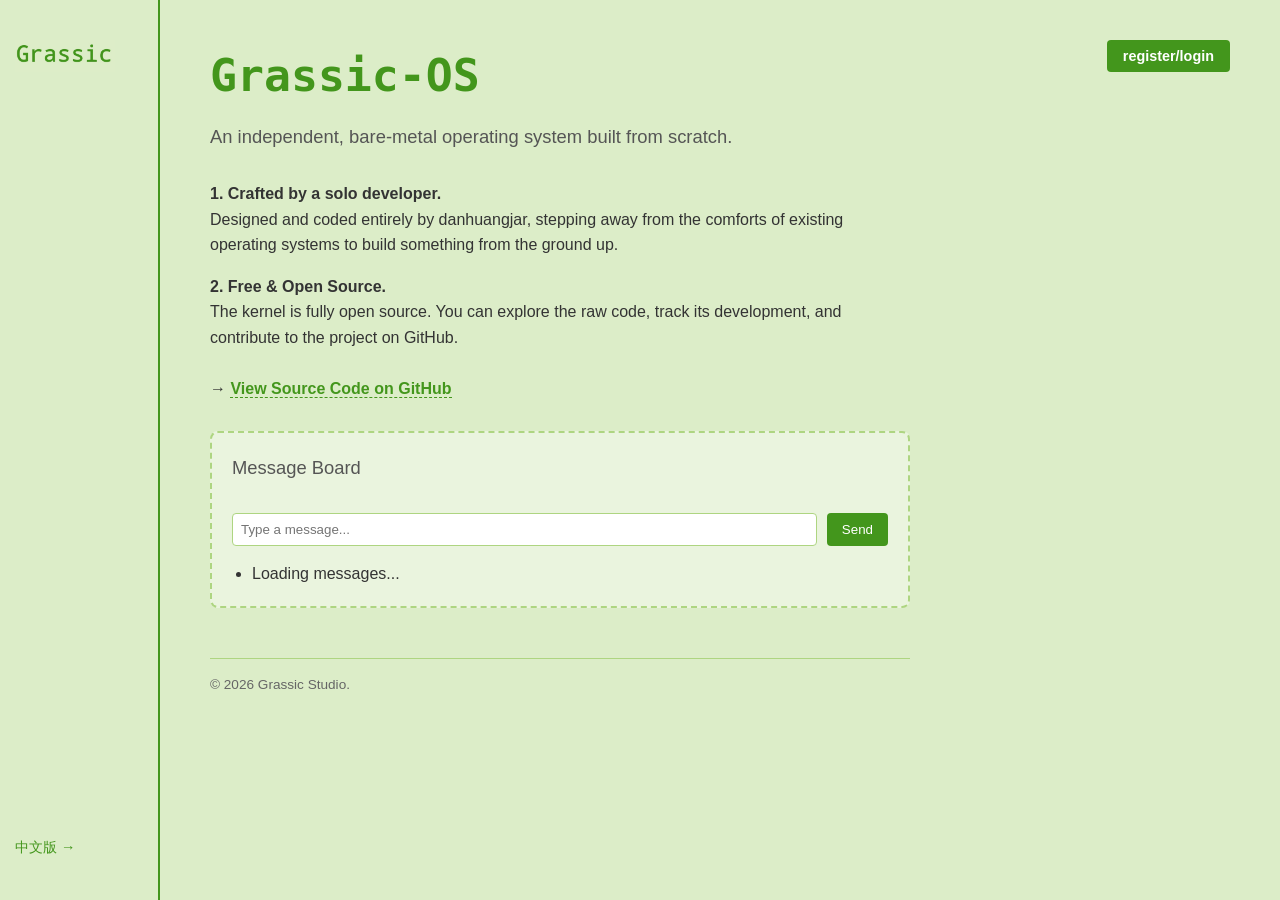
==== index.html @ e9995bc9 "更新 index.html" ====
<!DOCTYPE html>
<html lang="en">
<head>
    <meta charset="UTF-8">
    <meta name="viewport" content="width=device-width, initial-scale=1.0">
    <title>Grassic-OS | Independent OS Project</title>
    <style>
        body, html { margin: 0; padding: 0; height: 100%; background-color: #dcedc8; color: #333; line-height: 1.6; }
        .content, .sidebar, .top-bar, .mobile-header, .mobile-menu { font-family: -apple-system, BlinkMacSystemFont, "Segoe UI", Roboto, "Helvetica Neue", Arial, sans-serif; }
        
        /* ========== 1. 电脑端侧边栏（原封不动恢复你的代码） ========== */
        .sidebar {
            width: 160px; 
            padding: 40px 15px;
            border-right: 2px solid #43961c; 
            box-sizing: border-box;
            display: flex;
            flex-direction: column;
            justify-content: space-between;
            height: 100vh;
            position: fixed;
            top: 0;
            left: 0;
        }

        .brand-logo {
            width: 100px;
            height: auto;
            display: block;
        }

        .lang-link {
            color: #43961c;
            text-decoration: none;
            font-size: 0.9rem;
        }

        .lang-link:hover {
            text-decoration: underline;
        }

        /* ========== 2. 电脑端右上角浮动按钮 ========== */
        .top-bar {
            position: fixed;
            top: 0;
            right: 0;
            padding: 40px 50px;
            display: flex;
            justify-content: flex-end;
            align-items: center;
            box-sizing: border-box;
            z-index: 10;
        }

        /* ========== 3. 通用按钮样式 ========== */
        .auth-area button {
            padding: 8px 16px; background-color: #43961c; color: white; border: none; border-radius: 4px; cursor: pointer; font-size: 0.9rem; font-weight: 600;
        }
        .auth-area button:hover { background-color: #327513; }
        
        .user-info { display: flex; align-items: center; gap: 15px; font-size: 0.9rem; color: #555; }
        .user-info strong { color: #43961c; }
        .logout-btn { background-color: #d32f2f !important; padding: 6px 12px !important; font-size: 0.85rem !important; }
        .logout-btn:hover { background-color: #b71c1c !important; }

        /* ========== 4. 正文内容区 ========== */
        .content { 
            margin-left: 160px; 
            padding: 40px 50px; /* 恢复最初的内边距 */
            max-width: 800px; 
            box-sizing: border-box; 
        }
        h1 { color: #43961c; font-size: 2.8rem; margin-top: 0; margin-bottom: 10px; font-family: monospace; }
        h3 { font-size: 1.15rem; color: #555; font-weight: 400; margin-top: 0; margin-bottom: 30px; }
        p { margin-bottom: 15px; font-size: 1rem; }
        a.main-link { color: #43961c; font-weight: 600; text-decoration: none; border-bottom: 1px dashed #43961c; }
        a.main-link:hover { background-color: #c5e1a5; }
        .footer { margin-top: 50px; font-size: 0.85rem; color: #666; border-top: 1px solid #aed581; padding-top: 15px; }

        /* 留言板样式 */
        .test-box { margin-top: 30px; padding: 20px; border: 2px dashed #aed581; border-radius: 8px; background-color: rgba(255, 255, 255, 0.4); }
        .input-group { display: flex; gap: 10px; margin-bottom: 15px; }
        .input-group input { flex: 1; padding: 8px; border: 1px solid #aed581; border-radius: 4px; }
        .input-group button { background-color: #43961c; color: white; border: none; padding: 8px 15px; border-radius: 4px; cursor: pointer; }
        #msg-list { padding-left: 20px; margin: 0; }

        /* ========== 5. 手机端专属导航（默认隐藏，不影响电脑） ========== */
        .mobile-header, .mobile-menu { display: none; }

        /* ========== 6. 手机端适配（小于768px） ========== */
        @media (max-width: 768px) {
            /* 隐藏电脑端的侧边栏和右上角按钮 */
            .sidebar, .top-bar { display: none; }

            /* 显示手机端顶部条 */
            .mobile-header {
                display: flex;
                justify-content: space-between;
                align-items: center;
                background-color: #dcedc8;
                border-bottom: 2px solid #43961c;
                padding: 15px 20px;
                position: sticky;
                top: 0;
                z-index: 100;
            }
            .mobile-header .title { font-size: 1.2rem; font-weight: bold; color: #43961c; font-family: monospace; }
            .menu-btn { background: none; border: none; font-size: 1.8rem; cursor: pointer; color: #43961c; padding: 0; line-height: 1; }

            /* 手机端菜单区（默认收起） */
            .mobile-menu {
                display: none; 
                flex-direction: column;
                background-color: #dcedc8;
                padding: 20px;
                border-bottom: 2px solid #43961c;
                box-shadow: 0 4px 6px rgba(0,0,0,0.05);
            }
            .mobile-menu.active { display: flex; } 
            
            /* 手机端菜单里的 Logo 图片和链接 */
            .mobile-menu .brand-logo { width: 80px; margin-bottom: 20px; }
            .mobile-menu .lang-link { margin-bottom: 20px; display: block; font-size: 1rem;}
            .mobile-menu .auth-area button { width: 100%; padding: 12px; font-size: 1rem; }
            .mobile-menu .auth-area .user-info { flex-direction: column; gap: 10px; align-items: flex-start; }

            /* 手机端正文区调整 */
            .content { 
                margin-left: 0; 
                padding: 30px 20px; 
            }
            h1 { font-size: 2.2rem; }
        }
    </style>
</head>
<body>

    <!-- ====== 手机端专属：顶部导航条 & 下拉菜单 ====== -->
    <div class="mobile-header">
        <div class="title">Grassic-OS</div>
        <button class="menu-btn" onclick="toggleMenu()">☰</button>
    </div>

    <div class="mobile-menu" id="mobileMenu">
        <a href="/">         
            <img src="logo.jpg" alt="Grassic Logo" class="brand-logo">
        </a>
        <a href="zh/" class="lang-link">中文版 &rarr;</a>
        
        <div class="auth-area">
            <div id="mobile-auth-buttons">
                <button onclick="window.location.href='/auth.html'">register/login</button>
            </div>
            <div id="mobile-user-info" class="user-info" style="display: none;">
                <span>Hello, <strong id="mobile-user-email"></strong></span>
                <button class="logout-btn" onclick="signOut()">Log Out</button>
            </div>
        </div>
    </div>

    <!-- ====== 电脑端专属：左侧边栏（你的图片 Logo 就在这里） ====== -->
    <div class="sidebar">
        <a href="/">         
            <img src="logo.jpg" alt="Grassic Logo" class="brand-logo">
        </a>
        <div class="lang-switch">
            <a href="zh/" class="lang-link">中文版 &rarr;</a>
        </div>
    </div>

    <!-- ====== 电脑端专属：右上角按钮 ====== -->
    <div class="top-bar">
        <div class="auth-area">
            <div id="pc-auth-buttons">
                <button onclick="window.location.href='/auth.html'">register/login</button>
            </div>
            <div id="pc-user-info" class="user-info" style="display: none;">
                <span>Hello, <strong id="pc-user-email"></strong></span>
                <button class="logout-btn" onclick="signOut()">Log Out</button>
            </div>
        </div>
    </div>

    <!-- ====== 主内容区 ====== -->
    <div class="content">
        <h1>Grassic-OS</h1>
        <h3>An independent, bare-metal operating system built from scratch.</h3>

        <p><strong>1. Crafted by a solo developer.</strong><br>
        Designed and coded entirely by danhuangjar, stepping away from the comforts of existing operating systems to build something from the ground up.</p>

        <p><strong>2. Free & Open Source.</strong><br>
        The kernel is fully open source. You can explore the raw code, track its development, and contribute to the project on GitHub.</p>

        <p style="margin-top: 25px;">
            &rarr; <a href="https://github.com/danhuangjar/Grassic-OS" class="main-link" target="_blank">View Source Code on GitHub</a>
        </p>

        <div class="test-box">
            <h3>Message Board</h3>
            <div class="input-group">
                <input id="msg-input" type="text" placeholder="Type a message...">
                <button onclick="sendMessage()">Send</button>
            </div>
            <ul id="msg-list">
                <li>Loading messages...</li>
            </ul>
        </div>

        <div class="footer">
            &copy; 2026 Grassic Studio.
        </div>
    </div>

    <!-- ====== 逻辑代码 ====== -->
    <script type="module">
        import { createClient } from 'https://esm.sh/@supabase/supabase-js@2'
        
        const supabaseUrl = 'https://eilhhwsbawpvfjmtjwbi.supabase.co' 
        const supabaseKey = 'sb_publishable_b6M1Xyi2aTEH67iH20IcGw_DqLdwbEn' 
        const supabase = createClient(supabaseUrl, supabaseKey)

        // 手机端菜单展开/收起
        window.toggleMenu = function() {
            document.getElementById('mobileMenu').classList.toggle('active');
        }

        // 登出逻辑
        window.signOut = async () => {
            await supabase.auth.signOut()
            checkUser()
        }

        // 统一状态更新（PC端和手机端同步）
        async function checkUser() {
            const { data: { session } } = await supabase.auth.getSession()
            
            if (session) {
                // PC端显示
                document.getElementById('pc-auth-buttons').style.display = 'none'
                document.getElementById('pc-user-info').style.display = 'flex'
                document.getElementById('pc-user-email').textContent = session.user.email

                // 手机端显示
                document.getElementById('mobile-auth-buttons').style.display = 'none'
                document.getElementById('mobile-user-info').style.display = 'flex'
                document.getElementById('mobile-user-email').textContent = session.user.email
            } else {
                document.getElementById('pc-auth-buttons').style.display = 'block'
                document.getElementById('pc-user-info').style.display = 'none'

                document.getElementById('mobile-auth-buttons').style.display = 'block'
                document.getElementById('mobile-user-info').style.display = 'none'
            }
        }
        checkUser()

        // 留言板逻辑
        window.loadMessages = async function() {
            try {
                const res = await fetch('/api/messages');
                const data = await res.json();
                const list = document.getElementById('msg-list');
                if (data.list && data.list.length > 0) {
                    list.innerHTML = data.list.map(item => `<li><strong>${item.email || 'Anonymous'}</strong>: ${item.content}</li>`).join('');
                } else {
                    list.innerHTML = '<li>No messages yet. Be the first!</li>';
                }
            } catch (error) {
                console.error("Error loading:", error);
                document.getElementById('msg-list').innerHTML = '<li style="color:red;">Failed to load. Check console.</li>';
            }
        }

        window.sendMessage = async function() {
            const { data: { session } } = await supabase.auth.getSession();
            if (!session) {
                alert("Please login first to leave a message!");
                return;
            }

            const input = document.getElementById('msg-input');
            const content = input.value.trim();
            if (!content) return;

            try {
                const res = await fetch('/api/messages', {
                    method: 'POST',
                    headers: { 'Content-Type': 'application/json' },
                    body: JSON.stringify({ content: content, email: session.user.email })
                });
                if (res.ok) {
                    input.value = '';
                    loadMessages();
                } else {
                    alert('Failed to send message');
                }
            } catch (error) {
                console.error("Error sending:", error);
            }
        }

        loadMessages()
    </script>
</body>
</html>
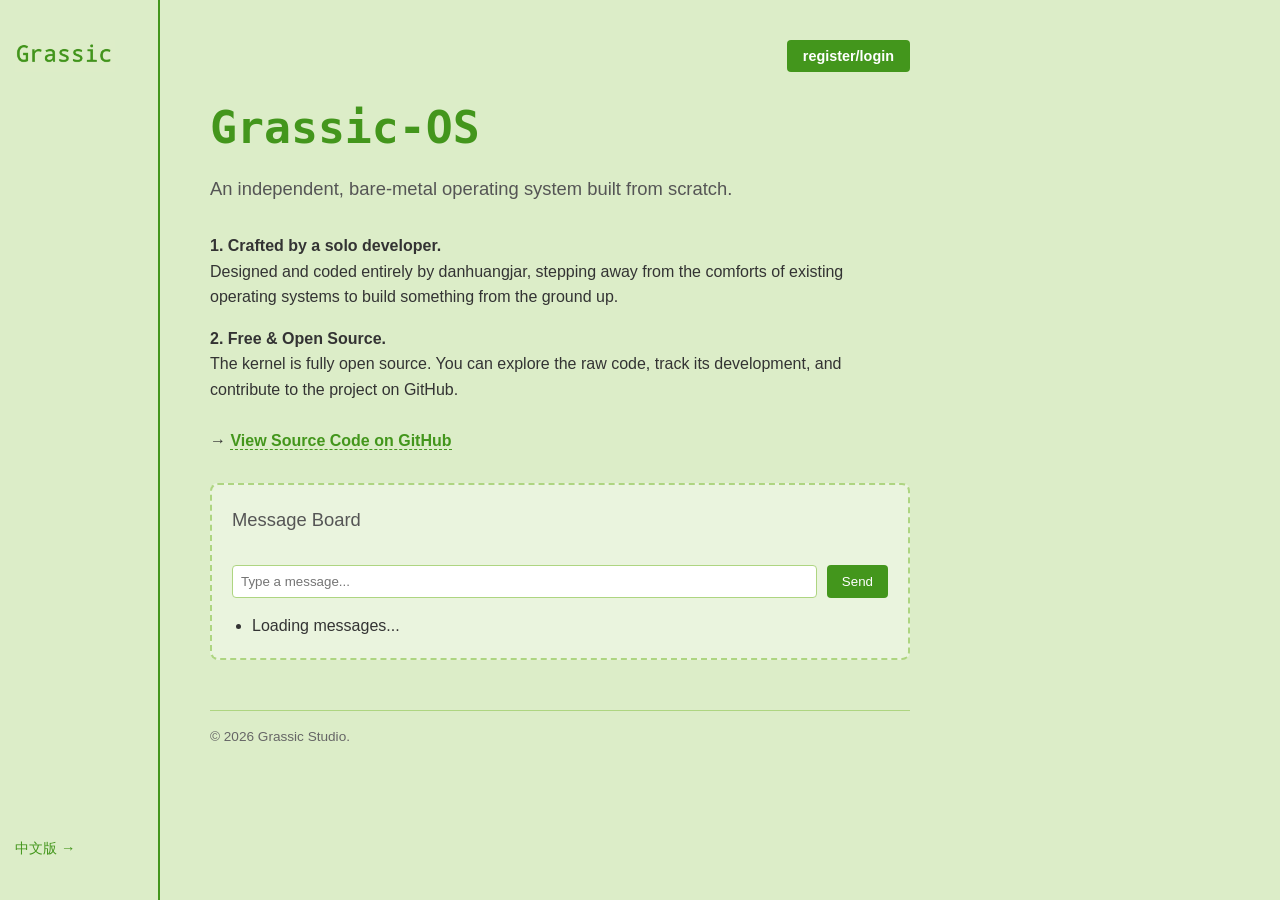
==== commit bcd4bcad: "更新 index.html" ====
--- a/index.html
+++ b/index.html
@@ -6,9 +6,8 @@
     <title>Grassic-OS | Independent OS Project</title>
     <style>
         body, html { margin: 0; padding: 0; height: 100%; background-color: #dcedc8; color: #333; line-height: 1.6; }
-        .content, .sidebar, .top-bar, .mobile-header, .mobile-menu { font-family: -apple-system, BlinkMacSystemFont, "Segoe UI", Roboto, "Helvetica Neue", Arial, sans-serif; }
-        
-        /* ========== 1. 电脑端侧边栏（原封不动恢复你的代码） ========== */
+        .content, .sidebar, .mobile-header, .mobile-menu { font-family: -apple-system, BlinkMacSystemFont, "Segoe UI", Roboto, "Helvetica Neue", Arial, sans-serif; }
+        
         .sidebar {
             width: 160px; 
             padding: 40px 15px;
@@ -23,53 +22,23 @@
             left: 0;
         }
 
-        .brand-logo {
-            width: 100px;
-            height: auto;
-            display: block;
-        }
-
-        .lang-link {
-            color: #43961c;
-            text-decoration: none;
-            font-size: 0.9rem;
-        }
-
-        .lang-link:hover {
-            text-decoration: underline;
-        }
-
-        /* ========== 2. 电脑端右上角浮动按钮 ========== */
-        .top-bar {
-            position: fixed;
-            top: 0;
-            right: 0;
-            padding: 40px 50px;
+        .brand-logo { width: 100px; height: auto; display: block; }
+        .lang-link { color: #43961c; text-decoration: none; font-size: 0.9rem; display: block;}
+        .lang-link:hover { text-decoration: underline; }
+
+        .content { 
+            margin-left: 160px; 
+            padding: 40px 50px; 
+            max-width: 800px; 
+            box-sizing: border-box; 
+        }
+
+        .desktop-auth-bar {
             display: flex;
             justify-content: flex-end;
-            align-items: center;
-            box-sizing: border-box;
-            z-index: 10;
-        }
-
-        /* ========== 3. 通用按钮样式 ========== */
-        .auth-area button {
-            padding: 8px 16px; background-color: #43961c; color: white; border: none; border-radius: 4px; cursor: pointer; font-size: 0.9rem; font-weight: 600;
-        }
-        .auth-area button:hover { background-color: #327513; }
-        
-        .user-info { display: flex; align-items: center; gap: 15px; font-size: 0.9rem; color: #555; }
-        .user-info strong { color: #43961c; }
-        .logout-btn { background-color: #d32f2f !important; padding: 6px 12px !important; font-size: 0.85rem !important; }
-        .logout-btn:hover { background-color: #b71c1c !important; }
-
-        /* ========== 4. 正文内容区 ========== */
-        .content { 
-            margin-left: 160px; 
-            padding: 40px 50px; /* 恢复最初的内边距 */
-            max-width: 800px; 
-            box-sizing: border-box; 
-        }
+            margin-bottom: 20px;
+        }
+
         h1 { color: #43961c; font-size: 2.8rem; margin-top: 0; margin-bottom: 10px; font-family: monospace; }
         h3 { font-size: 1.15rem; color: #555; font-weight: 400; margin-top: 0; margin-bottom: 30px; }
         p { margin-bottom: 15px; font-size: 1rem; }
@@ -77,37 +46,56 @@
         a.main-link:hover { background-color: #c5e1a5; }
         .footer { margin-top: 50px; font-size: 0.85rem; color: #666; border-top: 1px solid #aed581; padding-top: 15px; }
 
-        /* 留言板样式 */
+        .auth-area button {
+            padding: 8px 16px; background-color: #43961c; color: white; border: none; border-radius: 4px; cursor: pointer; font-size: 0.9rem; font-weight: 600; transition: 0.2s;
+        }
+        .auth-area button:hover { background-color: #327513; }
+        
+        .user-info { display: flex; align-items: center; gap: 15px; font-size: 0.9rem; color: #555; }
+        .user-info strong { color: #43961c; }
+        .logout-btn { background-color: #d32f2f !important; padding: 6px 12px !important; font-size: 0.85rem !important; }
+        .logout-btn:hover { background-color: #b71c1c !important; }
+
         .test-box { margin-top: 30px; padding: 20px; border: 2px dashed #aed581; border-radius: 8px; background-color: rgba(255, 255, 255, 0.4); }
         .input-group { display: flex; gap: 10px; margin-bottom: 15px; }
         .input-group input { flex: 1; padding: 8px; border: 1px solid #aed581; border-radius: 4px; }
         .input-group button { background-color: #43961c; color: white; border: none; padding: 8px 15px; border-radius: 4px; cursor: pointer; }
         #msg-list { padding-left: 20px; margin: 0; }
 
-        /* ========== 5. 手机端专属导航（默认隐藏，不影响电脑） ========== */
         .mobile-header, .mobile-menu { display: none; }
 
-        /* ========== 6. 手机端适配（小于768px） ========== */
         @media (max-width: 768px) {
-            /* 隐藏电脑端的侧边栏和右上角按钮 */
-            .sidebar, .top-bar { display: none; }
-
-            /* 显示手机端顶部条 */
+            .sidebar, .desktop-auth-bar { display: none; }
+
             .mobile-header {
                 display: flex;
                 justify-content: space-between;
                 align-items: center;
                 background-color: #dcedc8;
                 border-bottom: 2px solid #43961c;
-                padding: 15px 20px;
+                padding: 0 20px; 
+                height: 60px;
                 position: sticky;
                 top: 0;
                 z-index: 100;
             }
-            .mobile-header .title { font-size: 1.2rem; font-weight: bold; color: #43961c; font-family: monospace; }
-            .menu-btn { background: none; border: none; font-size: 1.8rem; cursor: pointer; color: #43961c; padding: 0; line-height: 1; }
-
-            /* 手机端菜单区（默认收起） */
+            
+            .logo-container {
+                height: 100%;
+                display: flex;
+                align-items: center;
+                overflow: hidden; 
+                width: 130px; 
+            }
+
+            .mobile-header-logo {
+                width: 100px; 
+                height: auto;
+                display: block;
+            }
+            
+            .menu-btn { background: none; border: none; font-size: 2rem; cursor: pointer; color: #43961c; padding: 0; line-height: 1; }
+
             .mobile-menu {
                 display: none; 
                 flex-direction: column;
@@ -118,33 +106,25 @@
             }
             .mobile-menu.active { display: flex; } 
             
-            /* 手机端菜单里的 Logo 图片和链接 */
-            .mobile-menu .brand-logo { width: 80px; margin-bottom: 20px; }
             .mobile-menu .lang-link { margin-bottom: 20px; display: block; font-size: 1rem;}
             .mobile-menu .auth-area button { width: 100%; padding: 12px; font-size: 1rem; }
             .mobile-menu .auth-area .user-info { flex-direction: column; gap: 10px; align-items: flex-start; }
 
-            /* 手机端正文区调整 */
-            .content { 
-                margin-left: 0; 
-                padding: 30px 20px; 
-            }
+            .content { margin-left: 0; padding: 20px; }
             h1 { font-size: 2.2rem; }
         }
     </style>
 </head>
 <body>
 
-    <!-- ====== 手机端专属：顶部导航条 & 下拉菜单 ====== -->
     <div class="mobile-header">
-        <div class="title">Grassic-OS</div>
+        <a href="/" class="logo-container">
+            <img src="logo.jpg" alt="Grassic Logo" class="mobile-header-logo">
+        </a>
         <button class="menu-btn" onclick="toggleMenu()">☰</button>
     </div>
 
     <div class="mobile-menu" id="mobileMenu">
-        <a href="/">         
-            <img src="logo.jpg" alt="Grassic Logo" class="brand-logo">
-        </a>
         <a href="zh/" class="lang-link">中文版 &rarr;</a>
         
         <div class="auth-area">
@@ -158,7 +138,6 @@
         </div>
     </div>
 
-    <!-- ====== 电脑端专属：左侧边栏（你的图片 Logo 就在这里） ====== -->
     <div class="sidebar">
         <a href="/">         
             <img src="logo.jpg" alt="Grassic Logo" class="brand-logo">
@@ -168,21 +147,20 @@
         </div>
     </div>
 
-    <!-- ====== 电脑端专属：右上角按钮 ====== -->
-    <div class="top-bar">
-        <div class="auth-area">
-            <div id="pc-auth-buttons">
-                <button onclick="window.location.href='/auth.html'">register/login</button>
-            </div>
-            <div id="pc-user-info" class="user-info" style="display: none;">
-                <span>Hello, <strong id="pc-user-email"></strong></span>
-                <button class="logout-btn" onclick="signOut()">Log Out</button>
-            </div>
-        </div>
-    </div>
-
-    <!-- ====== 主内容区 ====== -->
     <div class="content">
+        
+        <div class="desktop-auth-bar">
+            <div class="auth-area">
+                <div id="pc-auth-buttons">
+                    <button onclick="window.location.href='/auth.html'">register/login</button>
+                </div>
+                <div id="pc-user-info" class="user-info" style="display: none;">
+                    <span>Hello, <strong id="pc-user-email"></strong></span>
+                    <button class="logout-btn" onclick="signOut()">Log Out</button>
+                </div>
+            </div>
+        </div>
+
         <h1>Grassic-OS</h1>
         <h3>An independent, bare-metal operating system built from scratch.</h3>
 
@@ -212,7 +190,6 @@
         </div>
     </div>
 
-    <!-- ====== 逻辑代码 ====== -->
     <script type="module">
         import { createClient } from 'https://esm.sh/@supabase/supabase-js@2'
         
@@ -220,28 +197,23 @@
         const supabaseKey = 'sb_publishable_b6M1Xyi2aTEH67iH20IcGw_DqLdwbEn' 
         const supabase = createClient(supabaseUrl, supabaseKey)
 
-        // 手机端菜单展开/收起
         window.toggleMenu = function() {
             document.getElementById('mobileMenu').classList.toggle('active');
         }
 
-        // 登出逻辑
         window.signOut = async () => {
             await supabase.auth.signOut()
             checkUser()
         }
 
-        // 统一状态更新（PC端和手机端同步）
         async function checkUser() {
             const { data: { session } } = await supabase.auth.getSession()
             
             if (session) {
-                // PC端显示
                 document.getElementById('pc-auth-buttons').style.display = 'none'
                 document.getElementById('pc-user-info').style.display = 'flex'
                 document.getElementById('pc-user-email').textContent = session.user.email
 
-                // 手机端显示
                 document.getElementById('mobile-auth-buttons').style.display = 'none'
                 document.getElementById('mobile-user-info').style.display = 'flex'
                 document.getElementById('mobile-user-email').textContent = session.user.email
@@ -255,7 +227,6 @@
         }
         checkUser()
 
-        // 留言板逻辑
         window.loadMessages = async function() {
             try {
                 const res = await fetch('/api/messages');
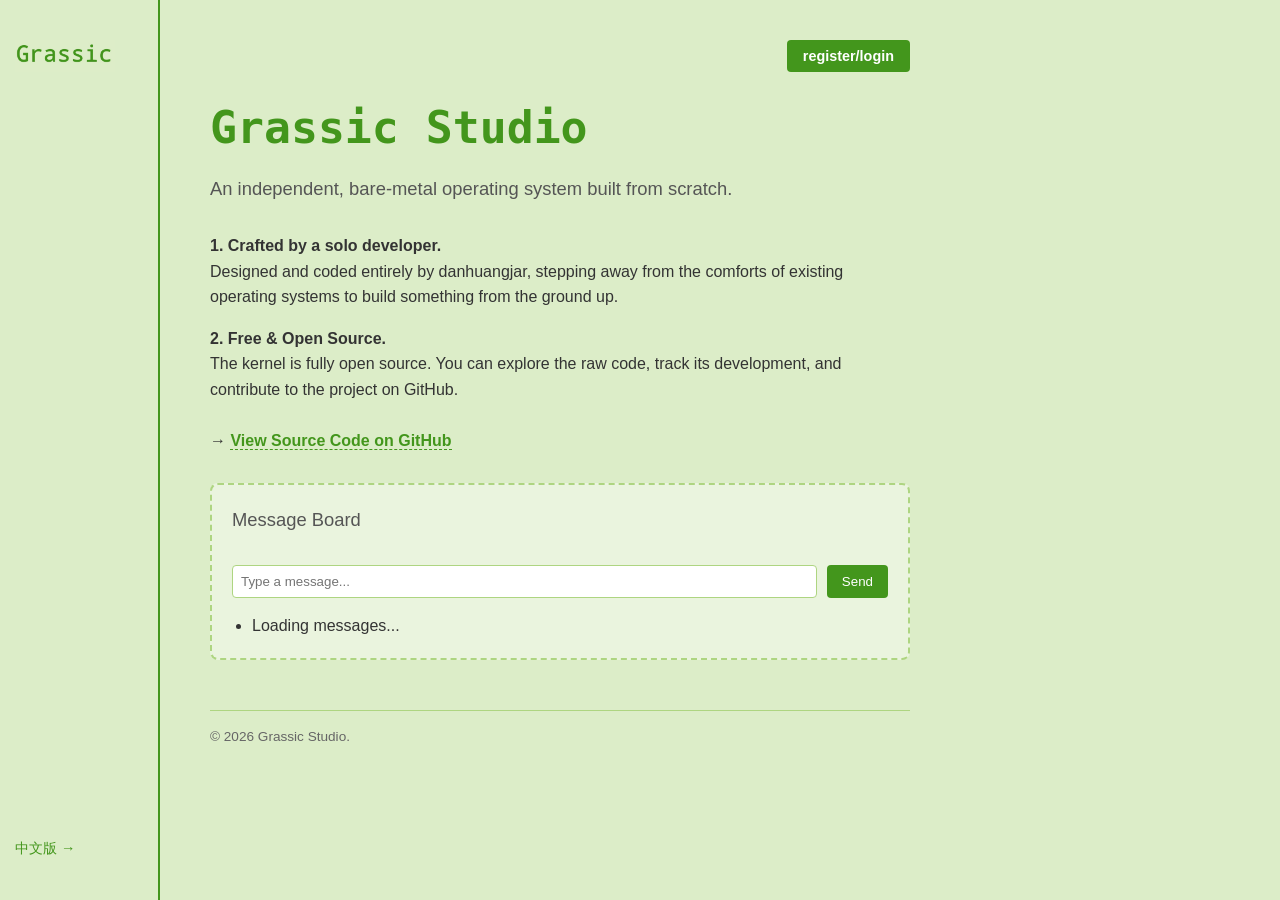
==== commit ae029b2f: "更新 index.html" ====
--- a/index.html
+++ b/index.html
@@ -3,7 +3,7 @@
 <head>
     <meta charset="UTF-8">
     <meta name="viewport" content="width=device-width, initial-scale=1.0">
-    <title>Grassic-OS | Independent OS Project</title>
+    <title>Grassic Studio | Independent OS Project</title>
     <style>
         body, html { margin: 0; padding: 0; height: 100%; background-color: #dcedc8; color: #333; line-height: 1.6; }
         .content, .sidebar, .mobile-header, .mobile-menu { font-family: -apple-system, BlinkMacSystemFont, "Segoe UI", Roboto, "Helvetica Neue", Arial, sans-serif; }
@@ -119,13 +119,13 @@
 
     <div class="mobile-header">
         <a href="/" class="logo-container">
-            <img src="logo.jpg" alt="Grassic Logo" class="mobile-header-logo">
+            <img src="logo.jpg" alt="Grassic Studio Logo" class="mobile-header-logo">
         </a>
         <button class="menu-btn" onclick="toggleMenu()">☰</button>
     </div>
 
     <div class="mobile-menu" id="mobileMenu">
-        <a href="zh/" class="lang-link">中文版 &rarr;</a>
+        <a href="/zh/" class="lang-link">中文版 &rarr;</a>
         
         <div class="auth-area">
             <div id="mobile-auth-buttons">
@@ -140,10 +140,10 @@
 
     <div class="sidebar">
         <a href="/">         
-            <img src="logo.jpg" alt="Grassic Logo" class="brand-logo">
+            <img src="logo.jpg" alt="Grassic Studio Logo" class="brand-logo">
         </a>
         <div class="lang-switch">
-            <a href="zh/" class="lang-link">中文版 &rarr;</a>
+            <a href="/zh/" class="lang-link">中文版 &rarr;</a>
         </div>
     </div>
 
@@ -161,7 +161,7 @@
             </div>
         </div>
 
-        <h1>Grassic-OS</h1>
+        <h1>Grassic Studio</h1>
         <h3>An independent, bare-metal operating system built from scratch.</h3>
 
         <p><strong>1. Crafted by a solo developer.</strong><br>
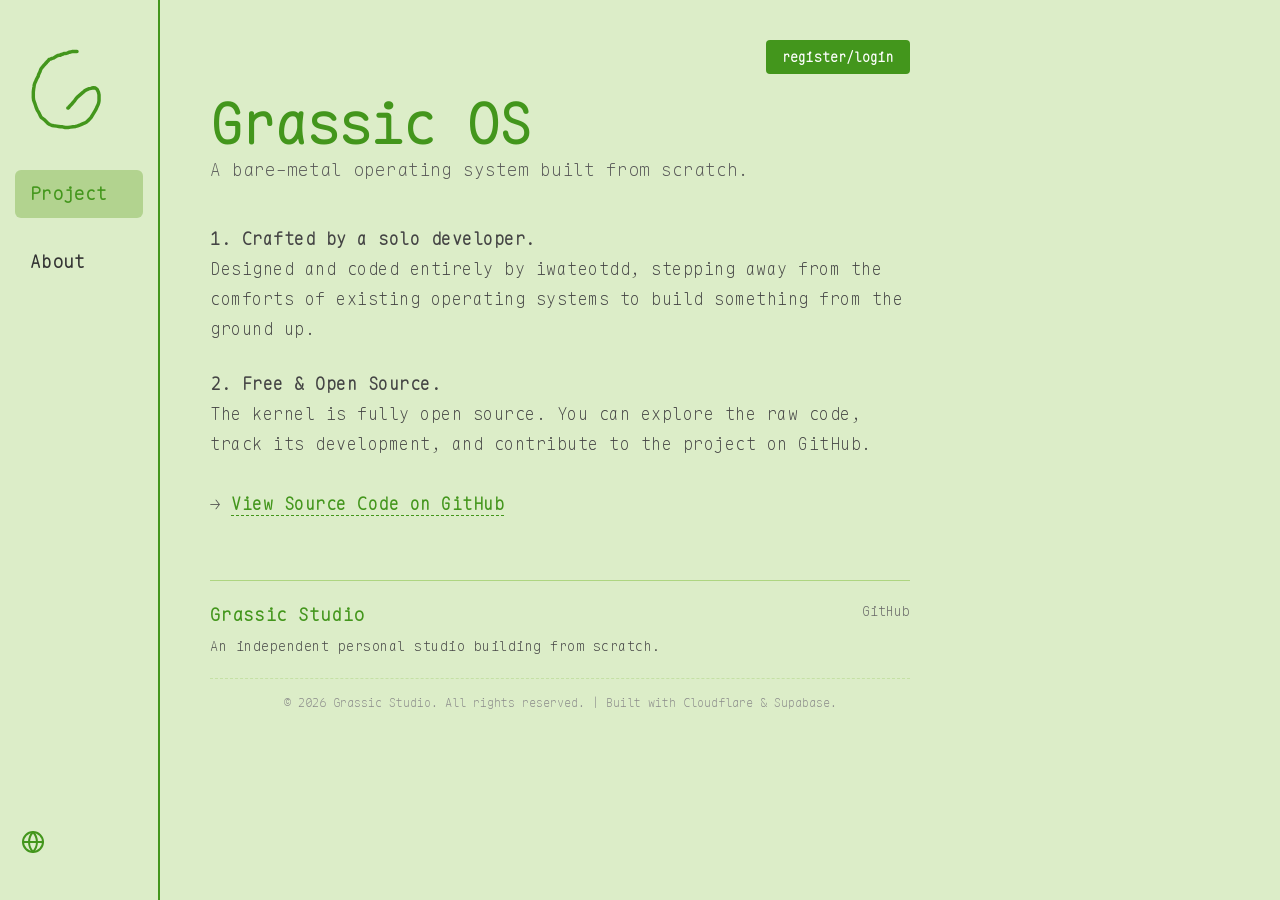
==== commit 72f5c543: "Update GitHub username to iwateotdd" ====
--- a/index.html
+++ b/index.html
@@ -3,275 +3,76 @@
 <head>
     <meta charset="UTF-8">
     <meta name="viewport" content="width=device-width, initial-scale=1.0">
-    <title>Grassic Studio | Independent OS Project</title>
+    <title>Grassic Studio | Redirecting...</title>
     <style>
-        body, html { margin: 0; padding: 0; height: 100%; background-color: #dcedc8; color: #333; line-height: 1.6; }
-        .content, .sidebar, .mobile-header, .mobile-menu { font-family: -apple-system, BlinkMacSystemFont, "Segoe UI", Roboto, "Helvetica Neue", Arial, sans-serif; }
+        @font-face {
+            font-family: 'Maple Mono';
+            src: url('MapleMono-NF-CN-Thin.woff2') format('woff2');
+            font-display: swap;
+        }
+        body { 
+            margin: 0; 
+            height: 100vh; 
+            background-color: #dcedc8; 
+            color: #43961c; 
+            font-family: 'Maple Mono', monospace, sans-serif; 
+            font-size: 1.1rem;
+            overflow: hidden; 
+        }
         
-        .sidebar {
-            width: 160px; 
-            padding: 40px 15px;
-            border-right: 2px solid #43961c; 
-            box-sizing: border-box;
-            display: flex;
-            flex-direction: column;
-            justify-content: space-between;
-            height: 100vh;
-            position: fixed;
-            top: 0;
-            left: 0;
+        .redirect-text {
+            position: absolute;
+            top: 40px;
+            left: 40px;
+            font-weight: bold;
+            letter-spacing: 1px;
+            animation: fadeOut 0.5s ease-in forwards;
         }
 
-        .brand-logo { width: 100px; height: auto; display: block; }
-        .lang-link { color: #43961c; text-decoration: none; font-size: 0.9rem; display: block;}
-        .lang-link:hover { text-decoration: underline; }
-
-        .content { 
-            margin-left: 160px; 
-            padding: 40px 50px; 
-            max-width: 800px; 
-            box-sizing: border-box; 
+        .cursor {
+            display: inline-block;
+            width: 10px;
+            height: 1.1rem;
+            background-color: #43961c;
+            animation: blink 0.8s step-end infinite;
+            vertical-align: middle;
+            margin-left: 5px;
+        }
+        
+        @keyframes blink { 50% { opacity: 0; } }
+        @keyframes fadeOut {
+            0% { opacity: 1; }
+            80% { opacity: 1; } /* 大部分时间保持不动 */
+            100% { opacity: 0; } /* 最后平滑消失 */
         }
 
-        .desktop-auth-bar {
-            display: flex;
-            justify-content: flex-end;
-            margin-bottom: 20px;
-        }
-
-        h1 { color: #43961c; font-size: 2.8rem; margin-top: 0; margin-bottom: 10px; font-family: monospace; }
-        h3 { font-size: 1.15rem; color: #555; font-weight: 400; margin-top: 0; margin-bottom: 30px; }
-        p { margin-bottom: 15px; font-size: 1rem; }
-        a.main-link { color: #43961c; font-weight: 600; text-decoration: none; border-bottom: 1px dashed #43961c; }
-        a.main-link:hover { background-color: #c5e1a5; }
-        .footer { margin-top: 50px; font-size: 0.85rem; color: #666; border-top: 1px solid #aed581; padding-top: 15px; }
-
-        .auth-area button {
-            padding: 8px 16px; background-color: #43961c; color: white; border: none; border-radius: 4px; cursor: pointer; font-size: 0.9rem; font-weight: 600; transition: 0.2s;
-        }
-        .auth-area button:hover { background-color: #327513; }
-        
-        .user-info { display: flex; align-items: center; gap: 15px; font-size: 0.9rem; color: #555; }
-        .user-info strong { color: #43961c; }
-        .logout-btn { background-color: #d32f2f !important; padding: 6px 12px !important; font-size: 0.85rem !important; }
-        .logout-btn:hover { background-color: #b71c1c !important; }
-
-        .test-box { margin-top: 30px; padding: 20px; border: 2px dashed #aed581; border-radius: 8px; background-color: rgba(255, 255, 255, 0.4); }
-        .input-group { display: flex; gap: 10px; margin-bottom: 15px; }
-        .input-group input { flex: 1; padding: 8px; border: 1px solid #aed581; border-radius: 4px; }
-        .input-group button { background-color: #43961c; color: white; border: none; padding: 8px 15px; border-radius: 4px; cursor: pointer; }
-        #msg-list { padding-left: 20px; margin: 0; }
-
-        .mobile-header, .mobile-menu { display: none; }
-
         @media (max-width: 768px) {
-            .sidebar, .desktop-auth-bar { display: none; }
-
-            .mobile-header {
-                display: flex;
-                justify-content: space-between;
-                align-items: center;
-                background-color: #dcedc8;
-                border-bottom: 2px solid #43961c;
-                padding: 0 20px; 
-                height: 60px;
-                position: sticky;
-                top: 0;
-                z-index: 100;
-            }
-            
-            .logo-container {
-                height: 100%;
-                display: flex;
-                align-items: center;
-                overflow: hidden; 
-                width: 130px; 
-            }
-
-            .mobile-header-logo {
-                width: 100px; 
-                height: auto;
-                display: block;
-            }
-            
-            .menu-btn { background: none; border: none; font-size: 2rem; cursor: pointer; color: #43961c; padding: 0; line-height: 1; }
-
-            .mobile-menu {
-                display: none; 
-                flex-direction: column;
-                background-color: #dcedc8;
-                padding: 20px;
-                border-bottom: 2px solid #43961c;
-                box-shadow: 0 4px 6px rgba(0,0,0,0.05);
-            }
-            .mobile-menu.active { display: flex; } 
-            
-            .mobile-menu .lang-link { margin-bottom: 20px; display: block; font-size: 1rem;}
-            .mobile-menu .auth-area button { width: 100%; padding: 12px; font-size: 1rem; }
-            .mobile-menu .auth-area .user-info { flex-direction: column; gap: 10px; align-items: flex-start; }
-
-            .content { margin-left: 0; padding: 20px; }
-            h1 { font-size: 2.2rem; }
+            .redirect-text { top: 30px; left: 20px; font-size: 1rem; }
         }
     </style>
 </head>
 <body>
-
-    <div class="mobile-header">
-        <a href="/" class="logo-container">
-            <img src="logo.jpg" alt="Grassic Studio Logo" class="mobile-header-logo">
-        </a>
-        <button class="menu-btn" onclick="toggleMenu()">☰</button>
+    <div class="redirect-text">
+        正在进入 Grassic 官网...<span class="cursor"></span>
     </div>
 
-    <div class="mobile-menu" id="mobileMenu">
-        <a href="/zh/" class="lang-link">中文版 &rarr;</a>
+    <script>
+        let savedLang = localStorage.getItem('grassic_lang');
+        if (!savedLang) {
+            let userLang = (navigator.language || navigator.userLanguage).toLowerCase();
+            if (userLang.includes('zh')) savedLang = 'zh';
+            else if (userLang.includes('ru')) savedLang = 'ru';
+            else savedLang = 'en';
+        }
         
-        <div class="auth-area">
-            <div id="mobile-auth-buttons">
-                <button onclick="window.location.href='/auth.html'">register/login</button>
-            </div>
-            <div id="mobile-user-info" class="user-info" style="display: none;">
-                <span>Hello, <strong id="mobile-user-email"></strong></span>
-                <button class="logout-btn" onclick="signOut()">Log Out</button>
-            </div>
-        </div>
-    </div>
+        let targetUrl = '/en/';
+        if (savedLang === 'zh') targetUrl = '/zh/';
+        else if (savedLang === 'ru') targetUrl = '/ru/';
 
-    <div class="sidebar">
-        <a href="/">         
-            <img src="logo.jpg" alt="Grassic Studio Logo" class="brand-logo">
-        </a>
-        <div class="lang-switch">
-            <a href="/zh/" class="lang-link">中文版 &rarr;</a>
-        </div>
-    </div>
-
-    <div class="content">
-        
-        <div class="desktop-auth-bar">
-            <div class="auth-area">
-                <div id="pc-auth-buttons">
-                    <button onclick="window.location.href='/auth.html'">register/login</button>
-                </div>
-                <div id="pc-user-info" class="user-info" style="display: none;">
-                    <span>Hello, <strong id="pc-user-email"></strong></span>
-                    <button class="logout-btn" onclick="signOut()">Log Out</button>
-                </div>
-            </div>
-        </div>
-
-        <h1>Grassic Studio</h1>
-        <h3>An independent, bare-metal operating system built from scratch.</h3>
-
-        <p><strong>1. Crafted by a solo developer.</strong><br>
-        Designed and coded entirely by danhuangjar, stepping away from the comforts of existing operating systems to build something from the ground up.</p>
-
-        <p><strong>2. Free & Open Source.</strong><br>
-        The kernel is fully open source. You can explore the raw code, track its development, and contribute to the project on GitHub.</p>
-
-        <p style="margin-top: 25px;">
-            &rarr; <a href="https://github.com/danhuangjar/Grassic-OS" class="main-link" target="_blank">View Source Code on GitHub</a>
-        </p>
-
-        <div class="test-box">
-            <h3>Message Board</h3>
-            <div class="input-group">
-                <input id="msg-input" type="text" placeholder="Type a message...">
-                <button onclick="sendMessage()">Send</button>
-            </div>
-            <ul id="msg-list">
-                <li>Loading messages...</li>
-            </ul>
-        </div>
-
-        <div class="footer">
-            &copy; 2026 Grassic Studio.
-        </div>
-    </div>
-
-    <script type="module">
-        import { createClient } from 'https://esm.sh/@supabase/supabase-js@2'
-        
-        const supabaseUrl = 'https://eilhhwsbawpvfjmtjwbi.supabase.co' 
-        const supabaseKey = 'sb_publishable_b6M1Xyi2aTEH67iH20IcGw_DqLdwbEn' 
-        const supabase = createClient(supabaseUrl, supabaseKey)
-
-        window.toggleMenu = function() {
-            document.getElementById('mobileMenu').classList.toggle('active');
-        }
-
-        window.signOut = async () => {
-            await supabase.auth.signOut()
-            checkUser()
-        }
-
-        async function checkUser() {
-            const { data: { session } } = await supabase.auth.getSession()
-            
-            if (session) {
-                document.getElementById('pc-auth-buttons').style.display = 'none'
-                document.getElementById('pc-user-info').style.display = 'flex'
-                document.getElementById('pc-user-email').textContent = session.user.email
-
-                document.getElementById('mobile-auth-buttons').style.display = 'none'
-                document.getElementById('mobile-user-info').style.display = 'flex'
-                document.getElementById('mobile-user-email').textContent = session.user.email
-            } else {
-                document.getElementById('pc-auth-buttons').style.display = 'block'
-                document.getElementById('pc-user-info').style.display = 'none'
-
-                document.getElementById('mobile-auth-buttons').style.display = 'block'
-                document.getElementById('mobile-user-info').style.display = 'none'
-            }
-        }
-        checkUser()
-
-        window.loadMessages = async function() {
-            try {
-                const res = await fetch('/api/messages');
-                const data = await res.json();
-                const list = document.getElementById('msg-list');
-                if (data.list && data.list.length > 0) {
-                    list.innerHTML = data.list.map(item => `<li><strong>${item.email || 'Anonymous'}</strong>: ${item.content}</li>`).join('');
-                } else {
-                    list.innerHTML = '<li>No messages yet. Be the first!</li>';
-                }
-            } catch (error) {
-                console.error("Error loading:", error);
-                document.getElementById('msg-list').innerHTML = '<li style="color:red;">Failed to load. Check console.</li>';
-            }
-        }
-
-        window.sendMessage = async function() {
-            const { data: { session } } = await supabase.auth.getSession();
-            if (!session) {
-                alert("Please login first to leave a message!");
-                return;
-            }
-
-            const input = document.getElementById('msg-input');
-            const content = input.value.trim();
-            if (!content) return;
-
-            try {
-                const res = await fetch('/api/messages', {
-                    method: 'POST',
-                    headers: { 'Content-Type': 'application/json' },
-                    body: JSON.stringify({ content: content, email: session.user.email })
-                });
-                if (res.ok) {
-                    input.value = '';
-                    loadMessages();
-                } else {
-                    alert('Failed to send message');
-                }
-            } catch (error) {
-                console.error("Error sending:", error);
-            }
-        }
-
-        loadMessages()
+        // 延迟 400 毫秒跳转，配合动画的淡出时间
+        setTimeout(() => {
+            window.location.replace(targetUrl); 
+        }, 400);
     </script>
 </body>
-</html>+</html>
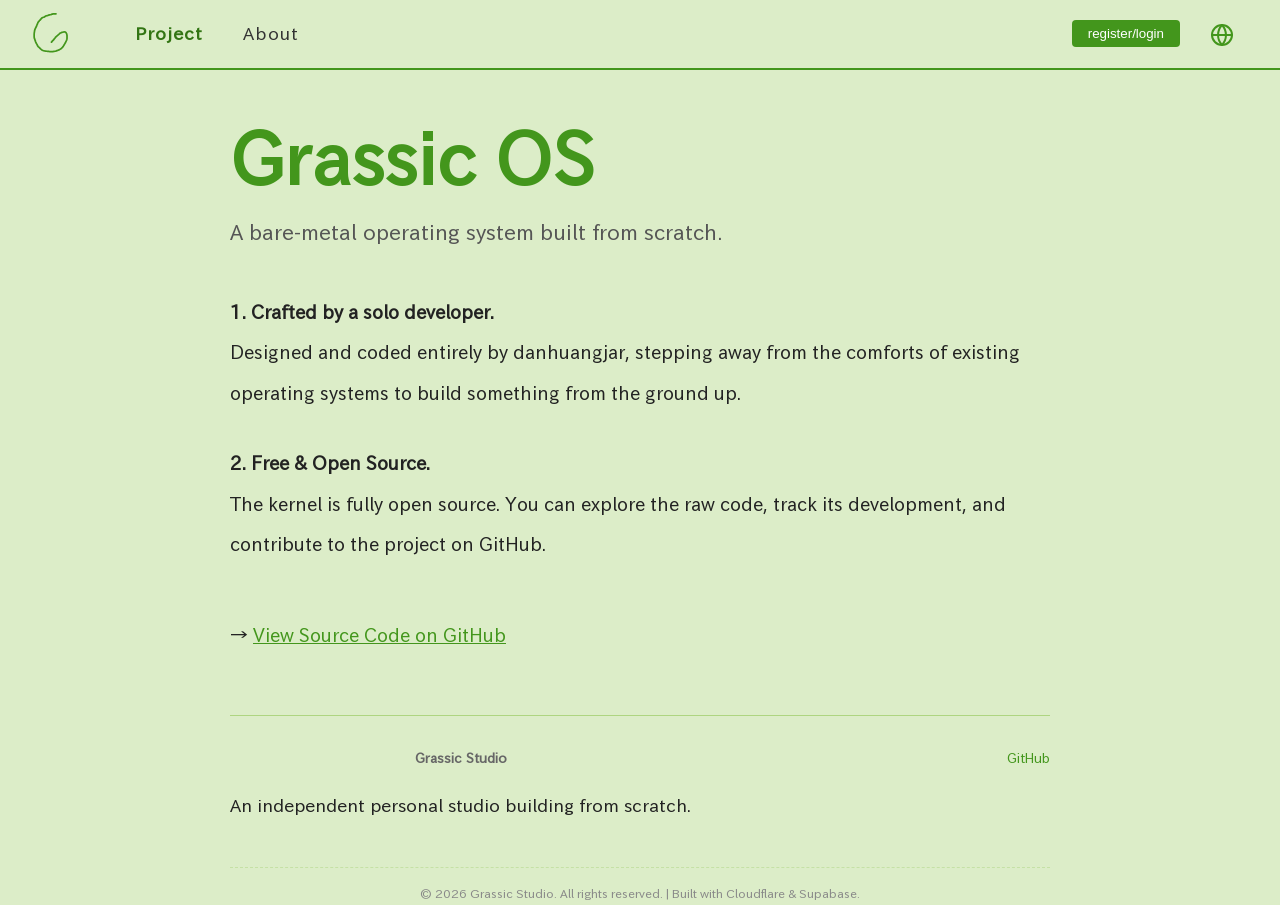
==== commit b060eb99: "Rebuild git and update files" ====
--- a/index.html
+++ b/index.html
@@ -6,7 +6,7 @@
     <title>Grassic Studio | Redirecting...</title>
     <style>
         @font-face {
-            font-family: 'Maple Mono';
+            font-family: 'LXGW Neo XiHei', sans-serif;
             src: url('MapleMono-NF-CN-Thin.woff2') format('woff2');
             font-display: swap;
         }
@@ -15,7 +15,7 @@
             height: 100vh; 
             background-color: #dcedc8; 
             color: #43961c; 
-            font-family: 'Maple Mono', monospace, sans-serif; 
+            font-family: 'Poppins', 'PingFang SC', 'Microsoft YaHei', sans-serif, sans-serif; 
             font-size: 1.1rem;
             overflow: hidden; 
         }
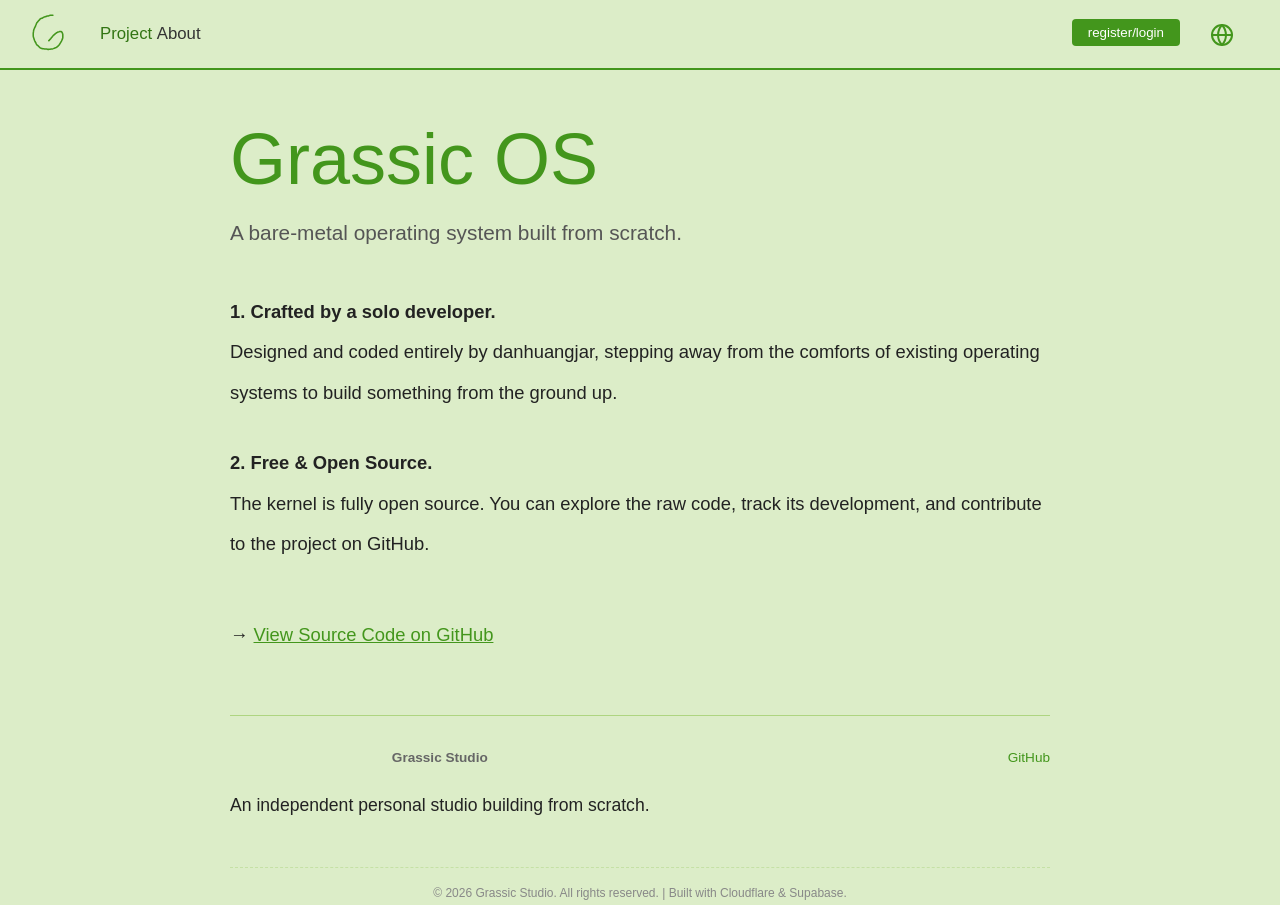
==== commit 9adbeb2c: "Switch to Inter font with Chinese fallback" ====
--- a/index.html
+++ b/index.html
@@ -53,7 +53,7 @@
 </head>
 <body>
     <div class="redirect-text">
-        正在进入 Grassic 官网...<span class="cursor"></span>
+        Entering the Grassic official website...<span class="cursor"></span>
     </div>
 
     <script>
